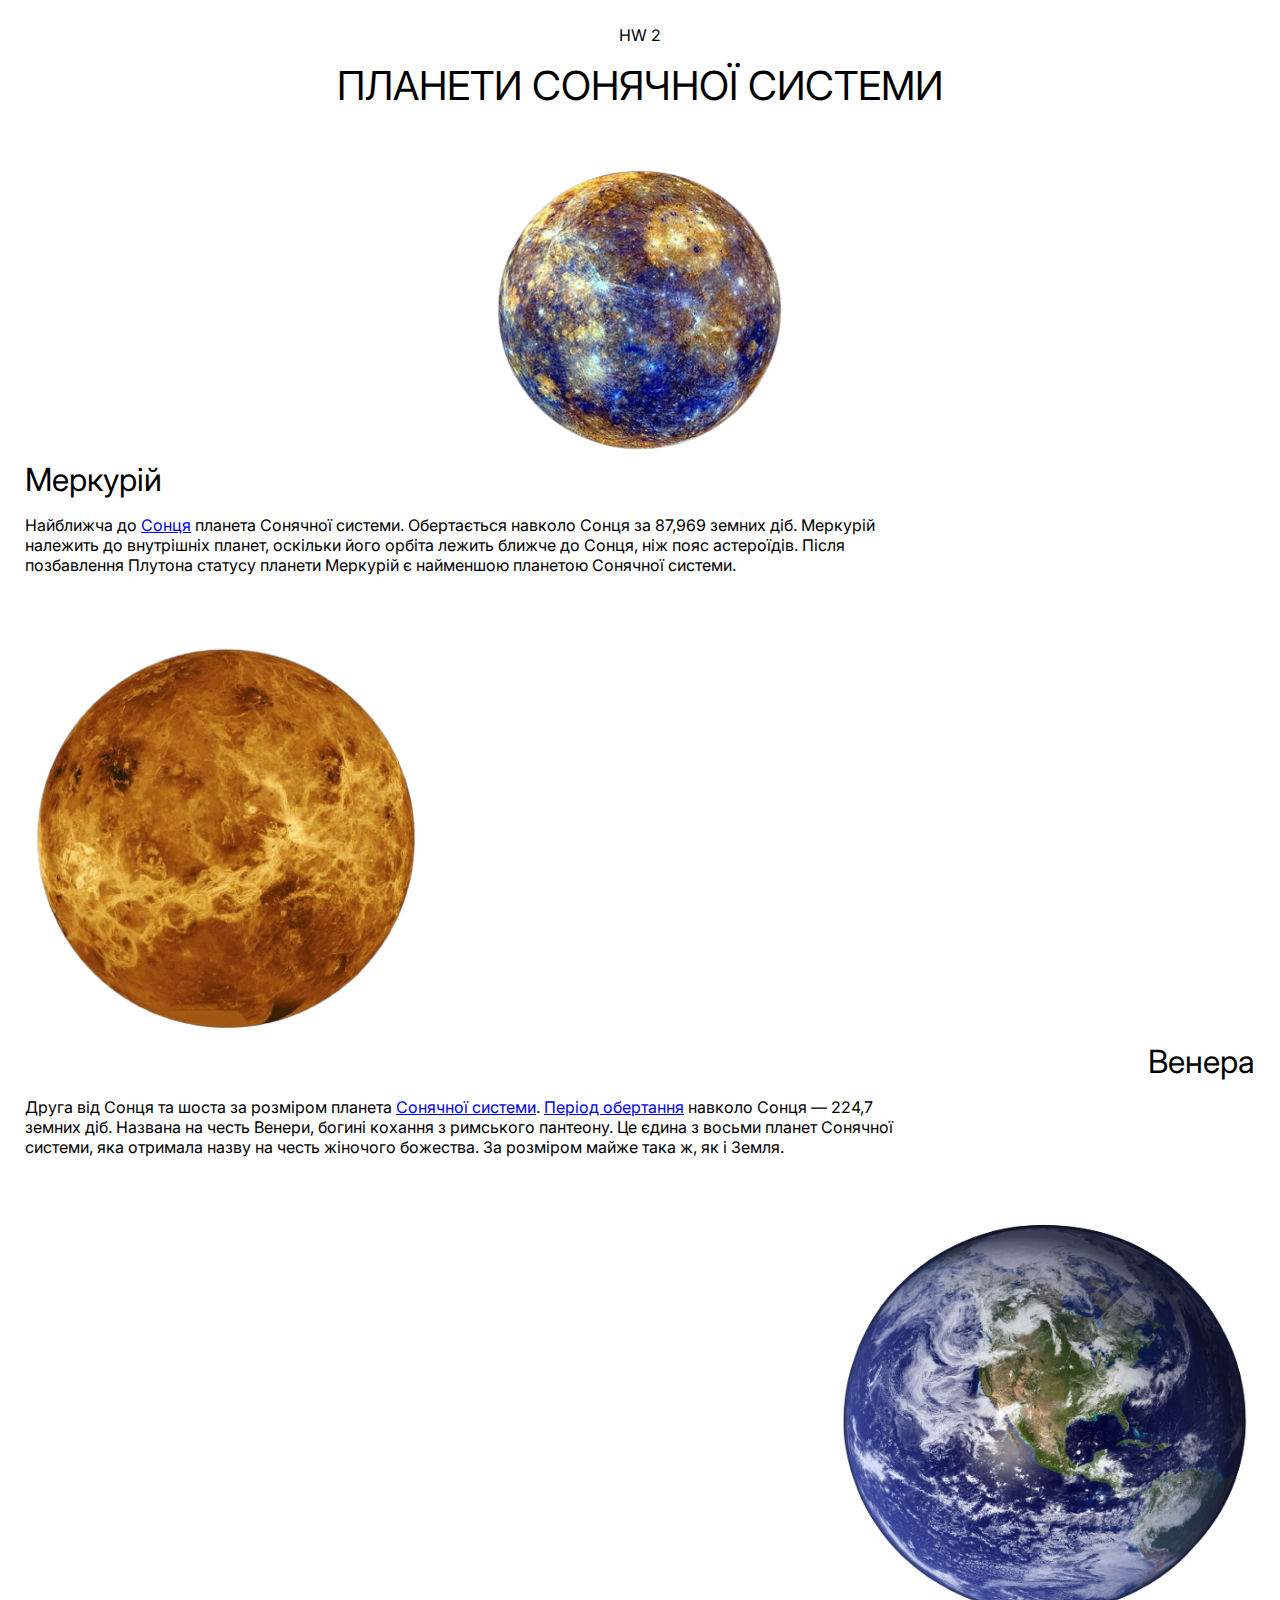
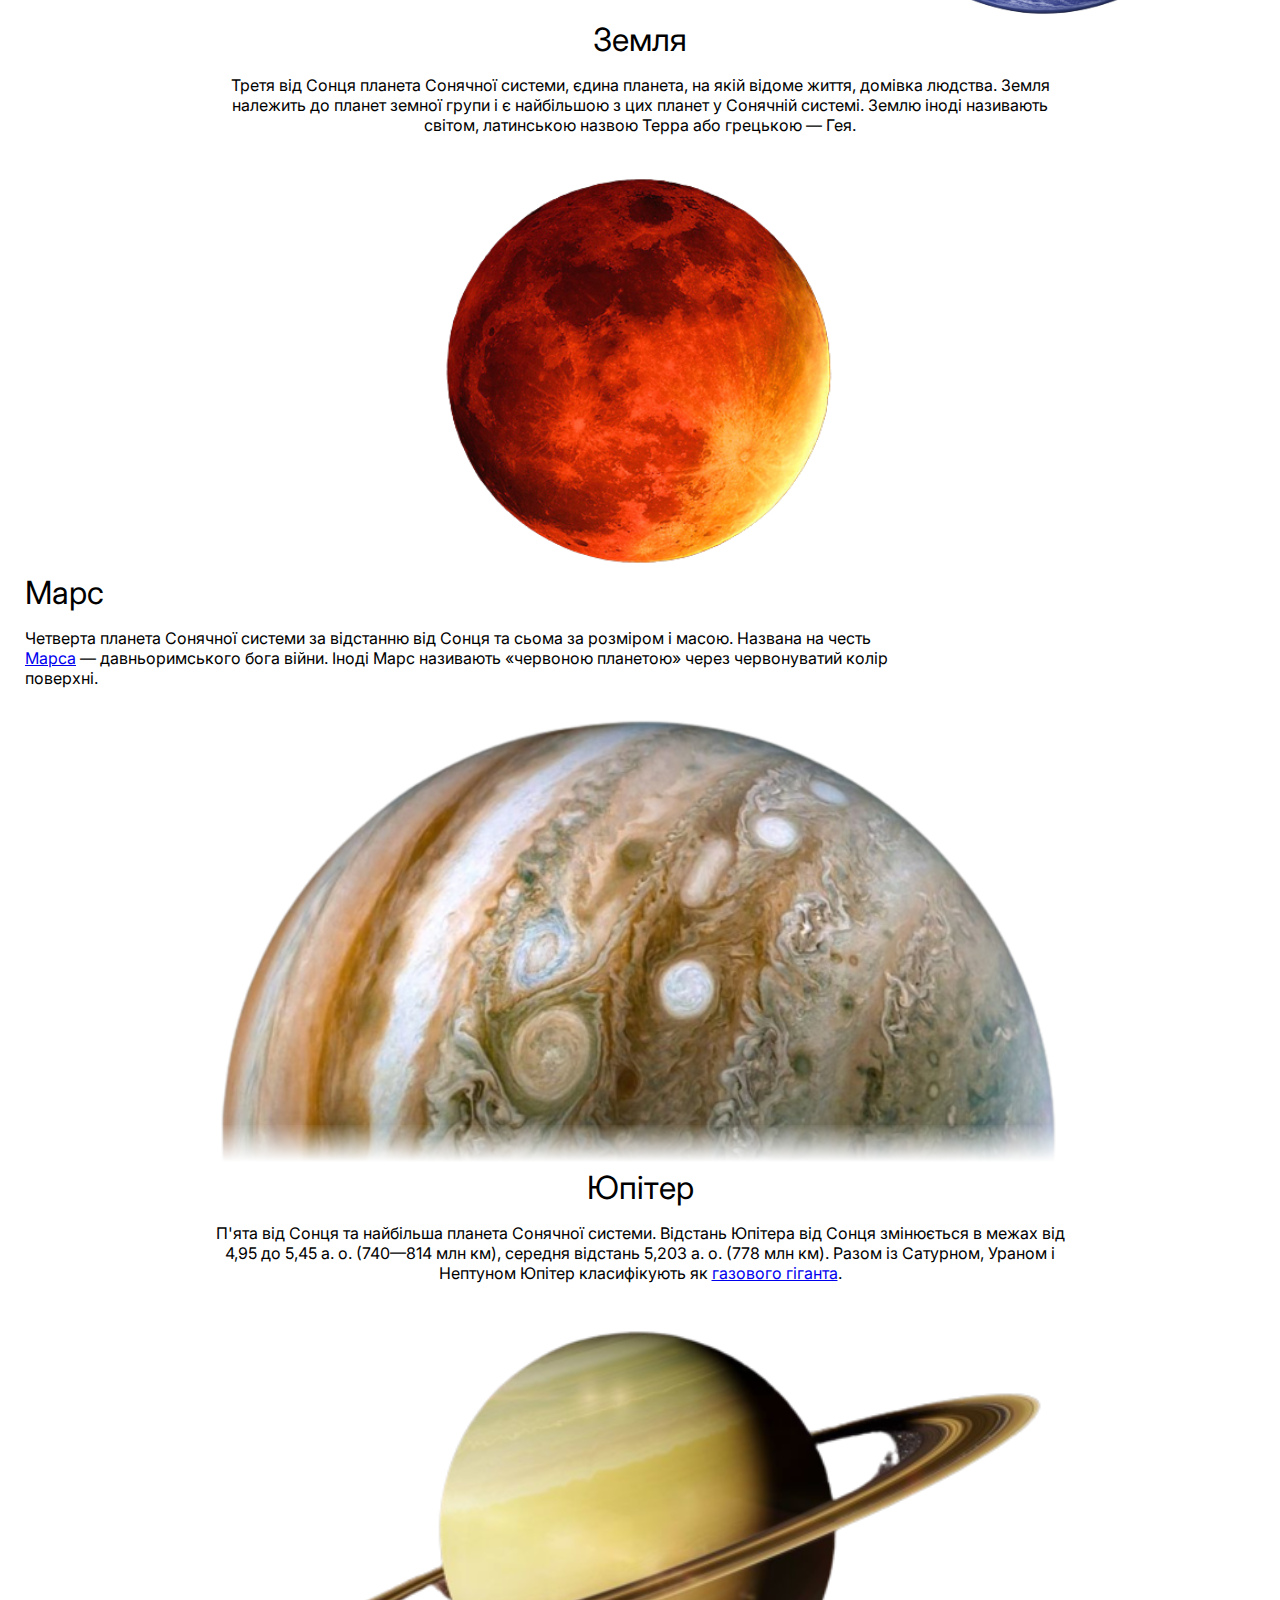
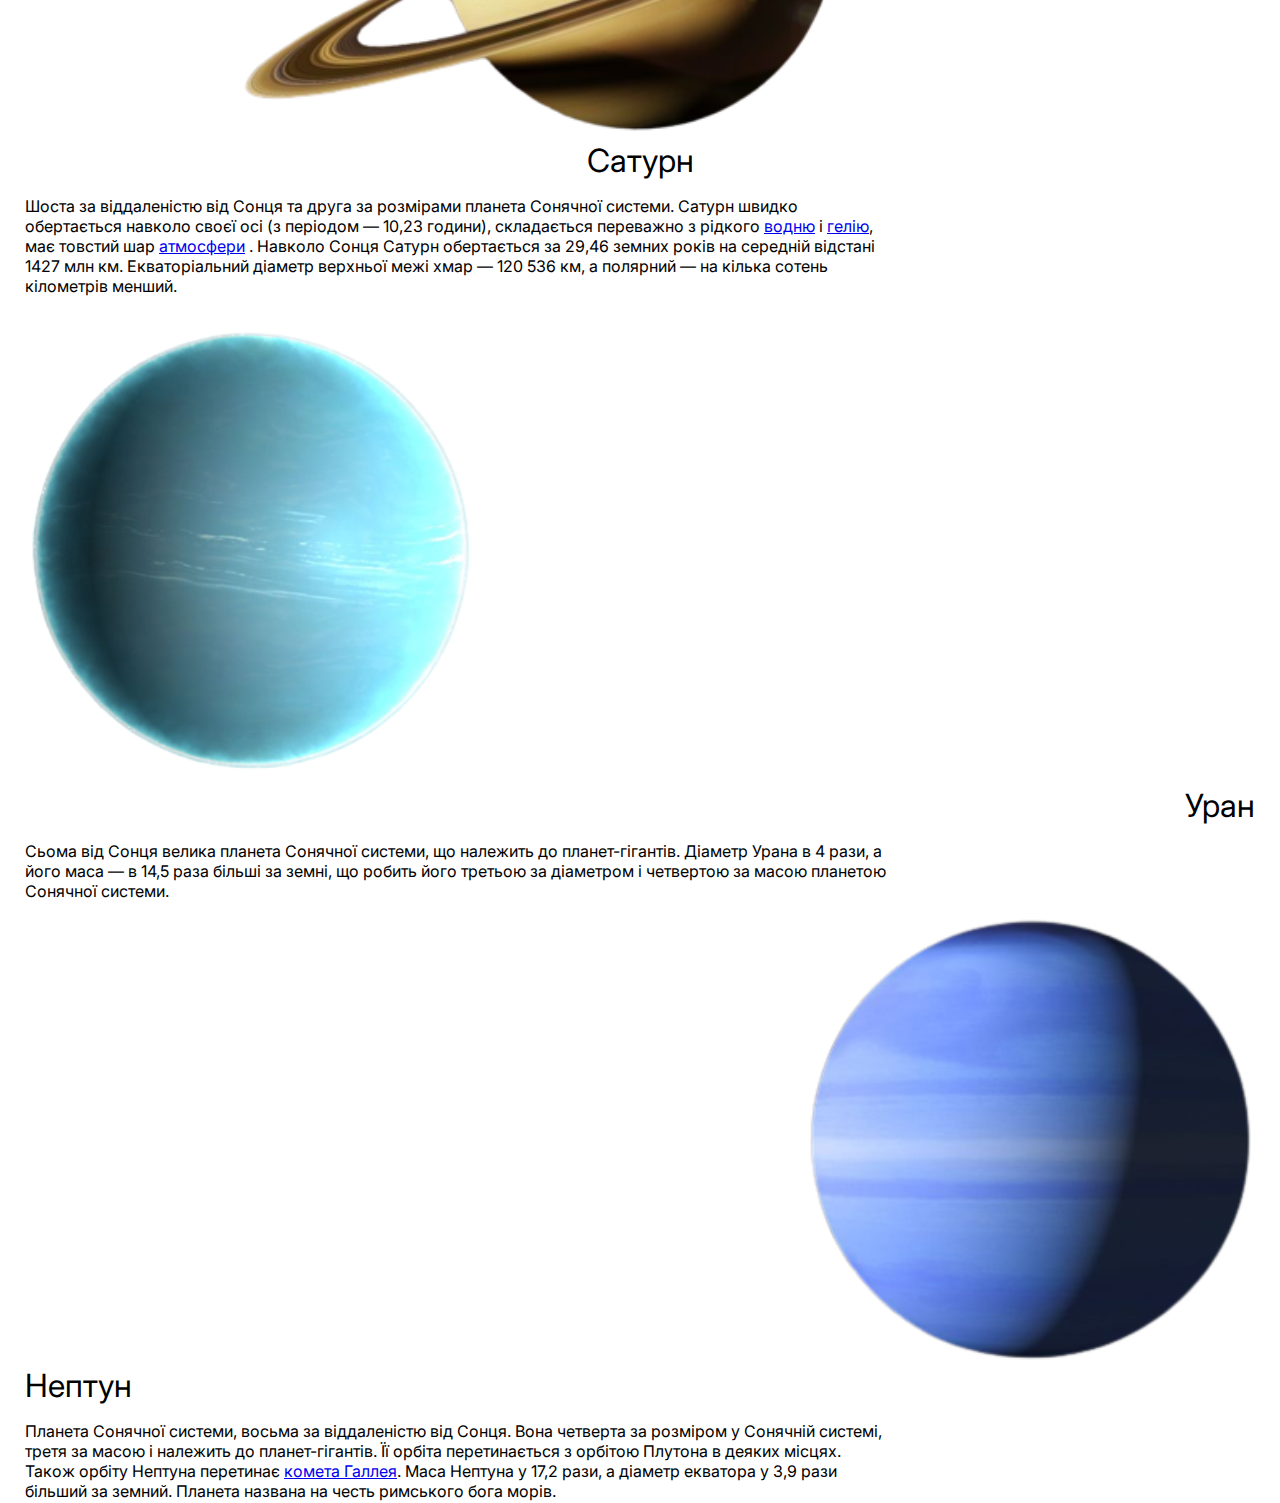
==== first figma/index.html @ 4aec90db "changes for folders" ====
<!DOCTYPE html>
<html lang="en">

<head>
    <meta charset="UTF-8">
    <meta name="viewport" content="width=device-width, initial-scale=1.0">
    <title>figma default</title>
    <link rel="stylesheet" href="style.css">
    <link rel="preconnect" href="https://fonts.googleapis.com">
    <link rel="preconnect" href="https://fonts.gstatic.com" crossorigin>
    <link href="https://fonts.googleapis.com/css2?family=Inter&display=swap" rel="stylesheet">
</head>

<body>
    <header>
        <div class="start">
            <p>HW 2</p>
        </div>
        <div class="bigger">
            <p1>ПЛАНЕТИ СОНЯЧНОЇ СИСТЕМИ</p1>
        </div>
    </header>
    <container class="first">
        <div class="merc">
            <img class="picture" src="./img/merc.svg">
        </div>
        <div class="tag">
            <p1>Меркурій</p1>
        </div>
        <p class="sun">Найближча до <a href="https://uk.wikipedia.org/wiki/Сонце">Сонця</a> планета Сонячної системи. Обертається навколо
            Сонця за 87,969 земних діб. Меркурій належить до
            внутрішніх планет, оскільки його орбіта лежить ближче до Сонця, ніж пояс астероїдів. Після позбавлення
            Плутона статусу планети Меркурій є найменшою планетою Сонячної системи.
        </p>
    </container>
    <container class="second">
        <div class="ven">
            <img class="picture" src="./img/venera.svg">
        </div>
        <div class="ones">
            <p1>Венера</p1>
        </div>
        <p class="sun">Друга від Сонця та шоста за розміром планета
            <a href="https://uk.wikipedia.org/wiki/Сонячна_система">Сонячної системи</a>.
            <a href="https://uk.wikipedia.org/wiki/Період_обертання">Період обертання</a> навколо Сонця — 224,7 земних
            діб. Названа на честь Венери, богині кохання з римського пантеону. Це єдина з восьми планет Сонячної
            системи, яка отримала назву на честь жіночого божества. За розміром майже така ж, як і Земля.
        </p>
    </container>
    <container class="third">
        <div class="earth">
            <img class="picture" src="./img/earth.svg">
        </div>
        <div class="hey">
            <p1>Земля</p1>
        </div>
        <div class="text">
            <p class="sun">Третя від Сонця планета Сонячної системи, єдина планета, на якій відоме життя, домівка
                людства.
                Земля належить до планет земної групи і є найбільшою з цих планет у Сонячній системі. Землю іноді
                називають світом, латинською назвою Терра або грецькою — Гея.
            </p>
        </div>
    </container>
    <container class="fourth">
        <div class="mars">
            <img class="picture" src="./img/mars.svg">
        </div>
        <div class="tag">
            <p1>Марс</p1>
        </div>
        <p class="sun">Четверта планета Сонячної системи за відстанню від Сонця та сьома за розміром і масою. Названа на честь 
            <a href="https://ru.wikipedia.org/wiki/Марс">Марса</a>  — давньоримського бога війни. Іноді Марс називають «червоною планетою» через червонуватий колір поверхні.
        </p>
    </container>
    <container class="fifth">
        <div class="yup">
            <img class="picture" src="./img/yup.svg">
        </div>
        <div class="hey">
            <p1>Юпітер</p1>
        </div>
        <div class="text">
            <p class="sun">П'ята від Сонця та найбільша планета Сонячної системи. Відстань Юпітера від Сонця змінюється в межах від 4,95 до 5,45 а. о. (740—814 млн км), середня відстань 5,203 а. о. (778 млн км). Разом із Сатурном, Ураном і Нептуном Юпітер класифікують як 
                <a href="https://uk.wikipedia.org/wiki/Газові_гіганти">газового гіганта</a>.    
            </p>
        </div>
    </container>
    <container class="sixth">
        <div class="saturn">
            <img class="picture" src="./img/saturn.svg">
        </div>
        <div class="hey">
            <p1>Сатурн</p1>
        </div>
        <p class="sun">Шоста за віддаленістю від Сонця та друга за розмірами планета Сонячної системи. Сатурн швидко обертається навколо своєї осі (з періодом — 10,23 години), складається переважно з рідкого 
            <a href="https://uk.wikipedia.org/wiki/Водень">водню</a> і 
            <a href="https://uk.wikipedia.org/wiki/Гелій">гелію</a>, має товстий шар 
            <a href="https://uk.wikipedia.org/wiki/Атмосфера_Землі">атмосфери</a> . Навколо Сонця Сатурн обертається за 29,46 земних років на середній відстані 1427 млн км. Екваторіальний діаметр верхньої межі хмар — 120 536 км, а полярний — на кілька сотень кілометрів менший.
        </p>
    </container>
    <container class="seventh">
        <div class="uran">
            <img class="picture" src="./img/uran.svg">
        </div>
        <div class="ones">
            <p1>Уран</p1>
        </div>
        <p class="sun">Сьома від Сонця велика планета Сонячної системи, що належить до планет-гігантів. 
            Діаметр Урана в 4 рази, а його маса — в 14,5 раза більші за земні, що робить його третьою за діаметром і четвертою за масою планетою Сонячної системи.
        </p>
    </container>
    <container class="eighth">
        <div class="neptun">
            <img class="picture" src="./img/neptun.svg">
        </div>
        <div class="tag">
            <p1>Нептун</p1>
        </div>
            <p class="sun">Планета Сонячної системи, восьма за віддаленістю від Сонця. Вона четверта за розміром у Сонячній системі, третя за масою і належить до планет-гігантів. Її орбіта перетинається з орбітою Плутона в деяких місцях. Також орбіту Нептуна перетинає 
                <a href="https://uk.wikipedia.org/wiki/Комета_Галлея">комета Галлея</a>. Маса Нептуна у 17,2 рази, а діаметр екватора у 3,9 рази більший за земний. Планета названа на честь римського бога морів.
            </p>
    </container>
</body>

</html>
---- first figma/style.css ----
/* global */
body {
    font-family: 'Inter', sans-serif;
    margin: 25px;
}

/* header */
.start {
    text-align: center;
}

.bigger {
    text-align: center;
    font-size: 40px;
}

/* Меркурій */

.merc {
    display: flex;
    justify-content: center;
    padding-top: 50px;
}

.tag {
font-size: 32px;
}

.sun {
    width: 868px;
    height: 57px;
    top: 494px;
}

/* venera */

.ven {
    padding-top: 50px;
}

.ones {
    font-size: 32px;
    display: flex;
    justify-content: end;
}

/* earth */

.earth {
    display: flex;
    justify-content: end;
    padding-top: 50px;
}

.hey {
    font-size: 32px;
    display: flex;
    justify-content: center;
}

.text {
    text-align: center;
    display: flex;
    justify-content: center;
}

/* mars */

.mars {
    display: flex;
    justify-content: center;
    padding-top: 25px;
}

/* yup */

.yup {
    display: flex;
    justify-content: center;
}

/* saturn */

.saturn {
    display: flex;
    justify-content: center;
    padding-top: 25px;
}

/* uran */

.uran {
    padding-top: 55px;
}

/* neptun */

.neptun {
    display: flex;
    justify-content: end;
}
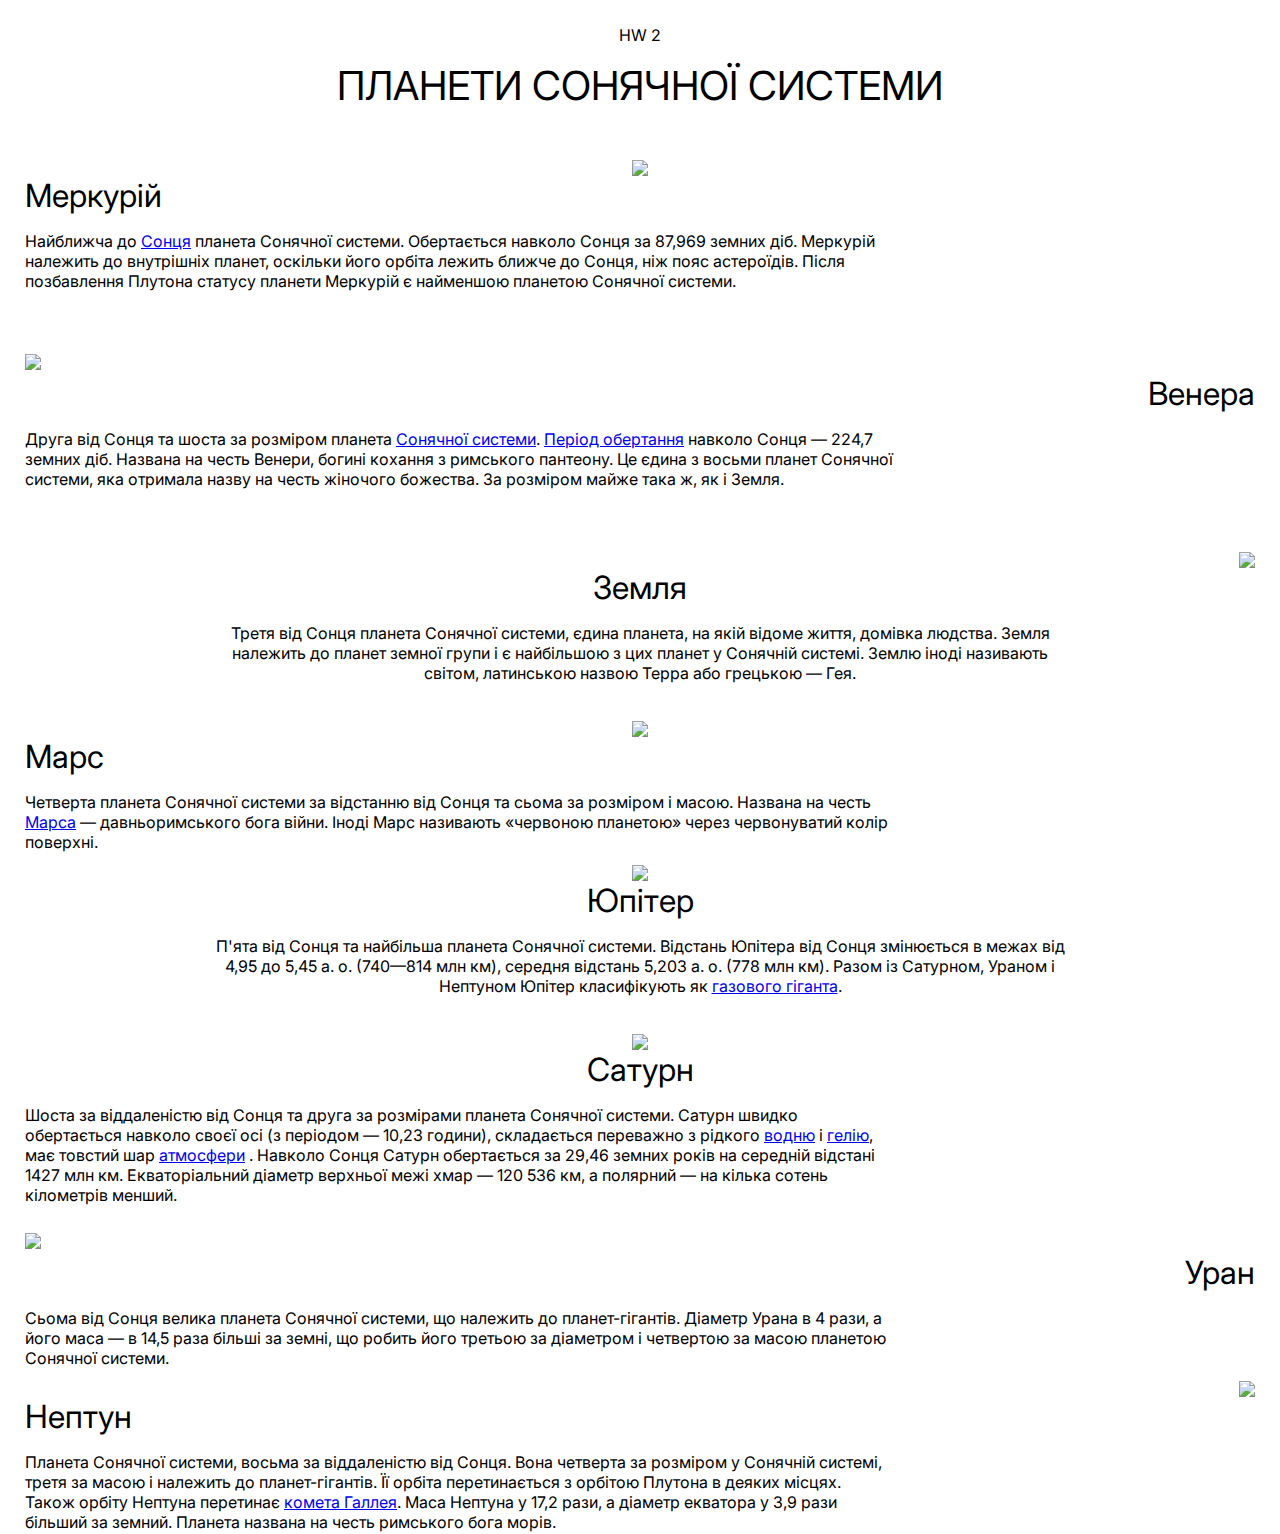
==== commit 7adf52c2: "change class name and css" ====
--- a/first figma/index.html
+++ b/first figma/index.html
@@ -20,7 +20,7 @@
             <p1>ПЛАНЕТИ СОНЯЧНОЇ СИСТЕМИ</p1>
         </div>
     </header>
-    <container class="first">
+    <container class="planet-container">
         <div class="merc">
             <img class="picture" src="./img/merc.svg">
         </div>
@@ -33,7 +33,7 @@
             Плутона статусу планети Меркурій є найменшою планетою Сонячної системи.
         </p>
     </container>
-    <container class="second">
+    <container class="planet-container">
         <div class="ven">
             <img class="picture" src="./img/venera.svg">
         </div>
@@ -47,7 +47,7 @@
             системи, яка отримала назву на честь жіночого божества. За розміром майже така ж, як і Земля.
         </p>
     </container>
-    <container class="third">
+    <container class="planet-container">
         <div class="earth">
             <img class="picture" src="./img/earth.svg">
         </div>
@@ -62,7 +62,7 @@
             </p>
         </div>
     </container>
-    <container class="fourth">
+    <container class="planet-container">
         <div class="mars">
             <img class="picture" src="./img/mars.svg">
         </div>
@@ -73,7 +73,7 @@
             <a href="https://ru.wikipedia.org/wiki/Марс">Марса</a>  — давньоримського бога війни. Іноді Марс називають «червоною планетою» через червонуватий колір поверхні.
         </p>
     </container>
-    <container class="fifth">
+    <container class="planet-container">
         <div class="yup">
             <img class="picture" src="./img/yup.svg">
         </div>
@@ -86,7 +86,7 @@
             </p>
         </div>
     </container>
-    <container class="sixth">
+    <container class="planet-container">
         <div class="saturn">
             <img class="picture" src="./img/saturn.svg">
         </div>
@@ -99,7 +99,7 @@
             <a href="https://uk.wikipedia.org/wiki/Атмосфера_Землі">атмосфери</a> . Навколо Сонця Сатурн обертається за 29,46 земних років на середній відстані 1427 млн км. Екваторіальний діаметр верхньої межі хмар — 120 536 км, а полярний — на кілька сотень кілометрів менший.
         </p>
     </container>
-    <container class="seventh">
+    <container class="planet-container">
         <div class="uran">
             <img class="picture" src="./img/uran.svg">
         </div>
@@ -110,7 +110,7 @@
             Діаметр Урана в 4 рази, а його маса — в 14,5 раза більші за земні, що робить його третьою за діаметром і четвертою за масою планетою Сонячної системи.
         </p>
     </container>
-    <container class="eighth">
+    <container class="planet-container">
         <div class="neptun">
             <img class="picture" src="./img/neptun.svg">
         </div>
--- a/first figma/style.css
+++ b/first figma/style.css
@@ -40,8 +40,7 @@
 
 .ones {
     font-size: 32px;
-    display: flex;
-    justify-content: end;
+    text-align: right;
 }
 
 /* earth */
